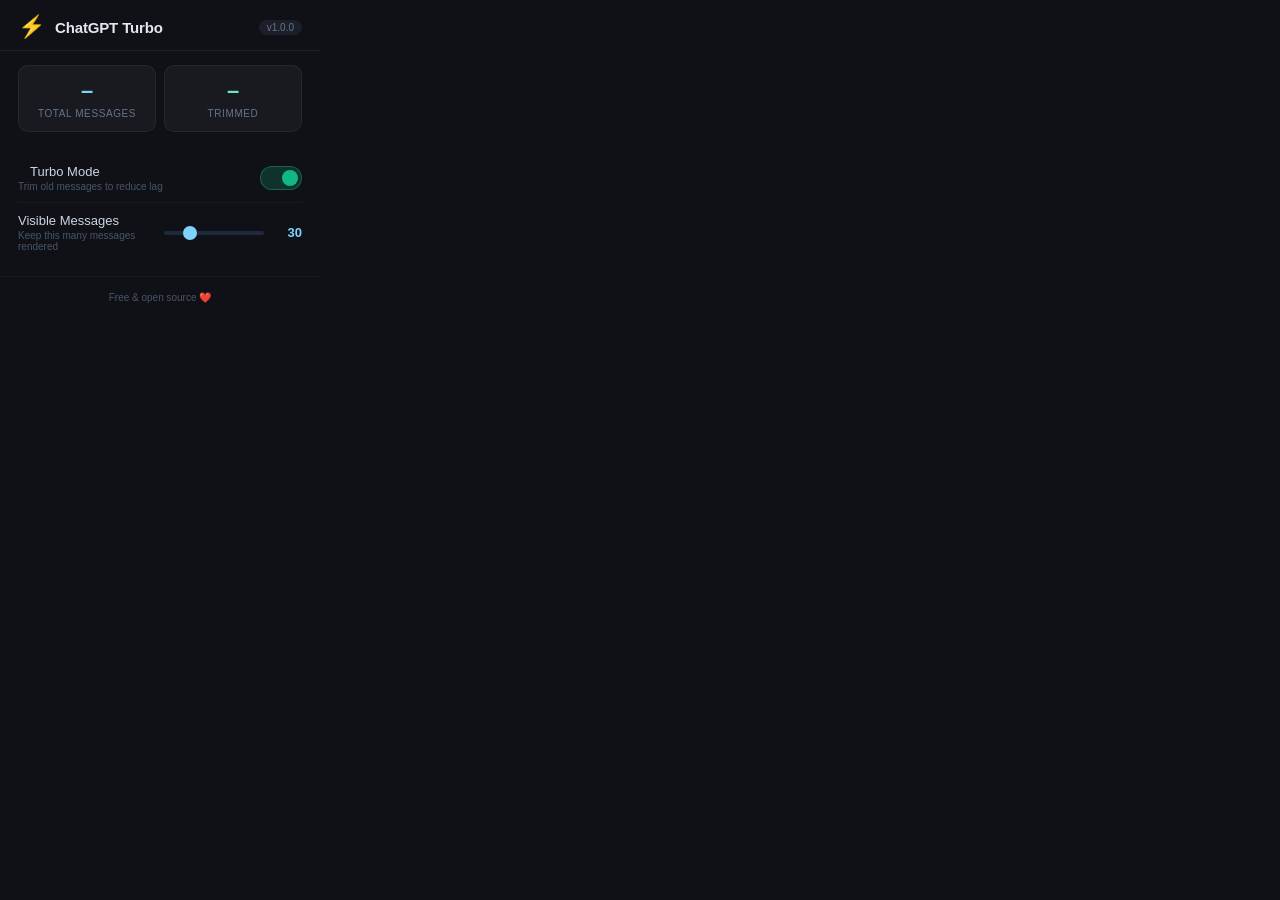
==== src/popup.html @ 77de8fe2 "Complete rebuild with proper src/ structure and landing page - Restructured to src/ directory (conte" ====
<!DOCTYPE html>
<html lang="en">
<head>
  <meta charset="UTF-8" />
  <style>
    * { margin: 0; padding: 0; box-sizing: border-box; }

    body {
      width: 320px;
      font-family: -apple-system, BlinkMacSystemFont, 'Segoe UI', Roboto, sans-serif;
      background: #0f1117;
      color: #e2e8f0;
      overflow: hidden;
    }

    .header {
      display: flex;
      align-items: center;
      gap: 10px;
      padding: 16px 18px 12px;
      border-bottom: 1px solid rgba(255,255,255,0.06);
    }

    .header .logo {
      font-size: 22px;
      line-height: 1;
    }

    .header .title {
      font-size: 15px;
      font-weight: 700;
      letter-spacing: -0.01em;
    }

    .header .version {
      font-size: 10px;
      color: #64748b;
      margin-left: auto;
      background: rgba(100,116,139,0.15);
      padding: 2px 8px;
      border-radius: 10px;
    }

    .stats {
      display: grid;
      grid-template-columns: 1fr 1fr;
      gap: 8px;
      padding: 14px 18px;
    }

    .stat-card {
      background: rgba(255,255,255,0.04);
      border: 1px solid rgba(255,255,255,0.06);
      border-radius: 10px;
      padding: 12px;
      text-align: center;
    }

    .stat-card .value {
      font-size: 22px;
      font-weight: 700;
      color: #7dd3fc;
      line-height: 1.2;
    }

    .stat-card .value.green { color: #6ee7b7; }

    .stat-card .label {
      font-size: 10px;
      color: #64748b;
      text-transform: uppercase;
      letter-spacing: 0.06em;
      margin-top: 4px;
    }

    .controls {
      padding: 8px 18px 14px;
    }

    .control-row {
      display: flex;
      align-items: center;
      justify-content: space-between;
      padding: 10px 0;
    }

    .control-row + .control-row {
      border-top: 1px solid rgba(255,255,255,0.04);
    }

    .control-label {
      font-size: 13px;
      color: #cbd5e1;
    }

    .control-sublabel {
      font-size: 10px;
      color: #475569;
      margin-top: 2px;
    }

    /* Toggle Switch */
    .toggle {
      position: relative;
      width: 42px;
      height: 24px;
      cursor: pointer;
    }

    .toggle input { display: none; }

    .toggle .slider {
      position: absolute;
      inset: 0;
      background: #1e293b;
      border-radius: 24px;
      border: 1px solid rgba(255,255,255,0.08);
      transition: all 0.2s;
    }

    .toggle .slider::after {
      content: '';
      position: absolute;
      top: 3px;
      left: 3px;
      width: 16px;
      height: 16px;
      background: #475569;
      border-radius: 50%;
      transition: all 0.2s;
    }

    .toggle input:checked + .slider {
      background: rgba(16, 185, 129, 0.2);
      border-color: rgba(16, 185, 129, 0.4);
    }

    .toggle input:checked + .slider::after {
      transform: translateX(18px);
      background: #10b981;
    }

    /* Slider */
    .range-control {
      display: flex;
      align-items: center;
      gap: 10px;
    }

    .range-control input[type="range"] {
      width: 100px;
      height: 4px;
      -webkit-appearance: none;
      appearance: none;
      background: #1e293b;
      border-radius: 2px;
      outline: none;
    }

    .range-control input[type="range"]::-webkit-slider-thumb {
      -webkit-appearance: none;
      width: 14px;
      height: 14px;
      background: #7dd3fc;
      border-radius: 50%;
      cursor: pointer;
    }

    .range-value {
      font-size: 13px;
      font-weight: 600;
      color: #7dd3fc;
      min-width: 28px;
      text-align: right;
    }

    .footer {
      padding: 10px 18px 14px;
      border-top: 1px solid rgba(255,255,255,0.04);
      text-align: center;
    }

    .footer a {
      font-size: 10px;
      color: #475569;
      text-decoration: none;
    }

    .footer a:hover { color: #7dd3fc; }

    .status-dot {
      display: inline-block;
      width: 6px;
      height: 6px;
      border-radius: 50%;
      margin-right: 6px;
    }

    .status-dot.on { background: #10b981; box-shadow: 0 0 6px rgba(16,185,129,0.5); }
    .status-dot.off { background: #ef4444; }
  </style>
</head>
<body>
  <div class="header">
    <span class="logo">⚡</span>
    <span class="title">ChatGPT Turbo</span>
    <span class="version">v1.0.0</span>
  </div>

  <div class="stats">
    <div class="stat-card">
      <div class="value" id="totalMessages">–</div>
      <div class="label">Total Messages</div>
    </div>
    <div class="stat-card">
      <div class="value green" id="hiddenMessages">–</div>
      <div class="label">Trimmed</div>
    </div>
  </div>

  <div class="controls">
    <div class="control-row">
      <div>
        <div class="control-label"><span class="status-dot" id="statusDot"></span>Turbo Mode</div>
        <div class="control-sublabel">Trim old messages to reduce lag</div>
      </div>
      <label class="toggle">
        <input type="checkbox" id="enableToggle" checked />
        <span class="slider"></span>
      </label>
    </div>
    <div class="control-row">
      <div>
        <div class="control-label">Visible Messages</div>
        <div class="control-sublabel">Keep this many messages rendered</div>
      </div>
      <div class="range-control">
        <input type="range" id="visibleSlider" min="10" max="100" step="5" value="30" />
        <span class="range-value" id="visibleValue">30</span>
      </div>
    </div>
  </div>

  <div class="footer">
    <a href="https://github.com/xxclaude1/supercharger-chatgpt" target="_blank">
      Free & open source ❤️
    </a>
  </div>

  <script src="popup.js"></script>
</body>
</html>
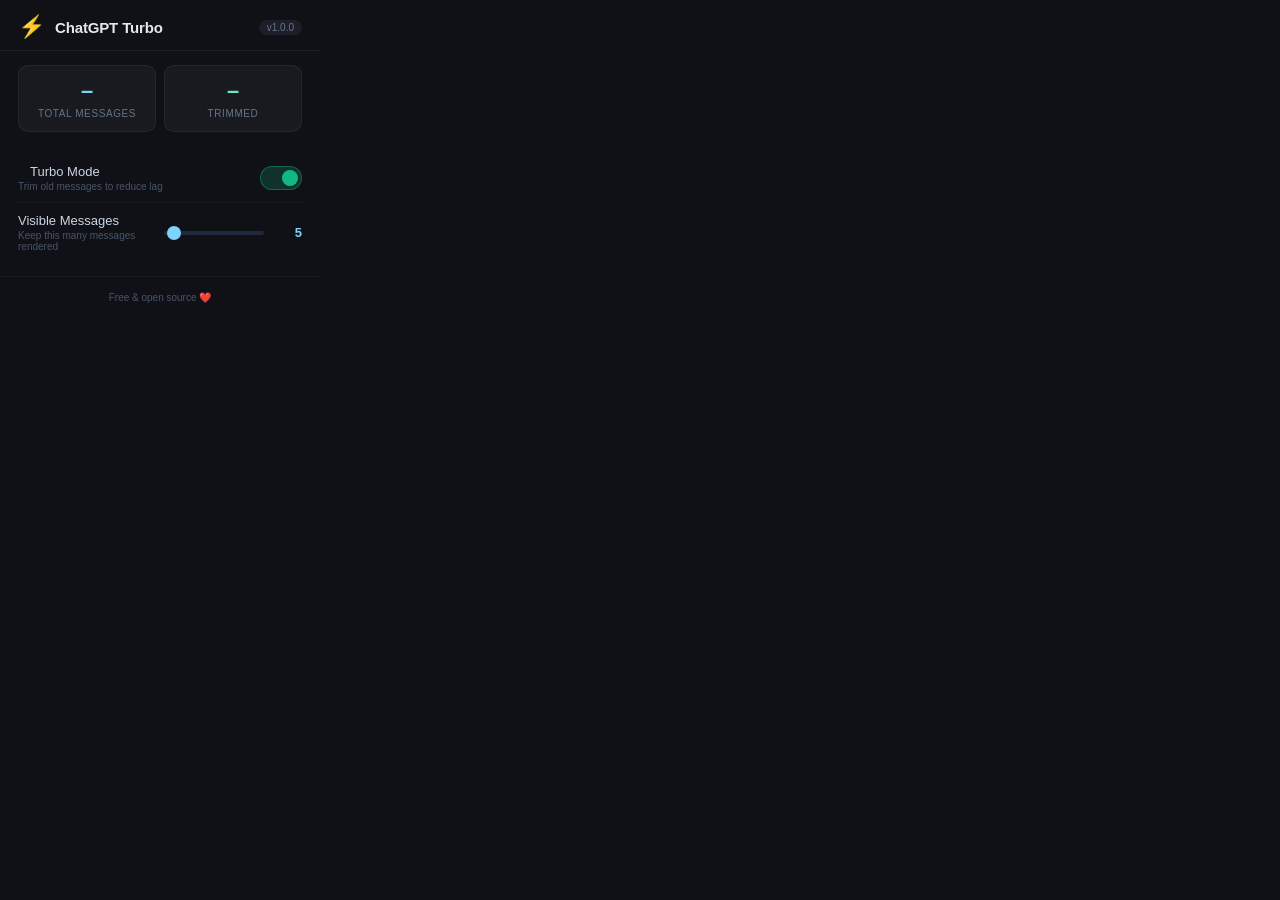
==== commit b6e77380: "Lower default to 5 visible messages + add debug logging - Default visible count now 5 (was 30) so us" ====
--- a/src/popup.html
+++ b/src/popup.html
@@ -235,8 +235,8 @@
         <div class="control-sublabel">Keep this many messages rendered</div>
       </div>
       <div class="range-control">
-        <input type="range" id="visibleSlider" min="10" max="100" step="5" value="30" />
-        <span class="range-value" id="visibleValue">30</span>
+        <input type="range" id="visibleSlider" min="2" max="100" step="1" value="5" />
+        <span class="range-value" id="visibleValue">5</span>
       </div>
     </div>
   </div>
